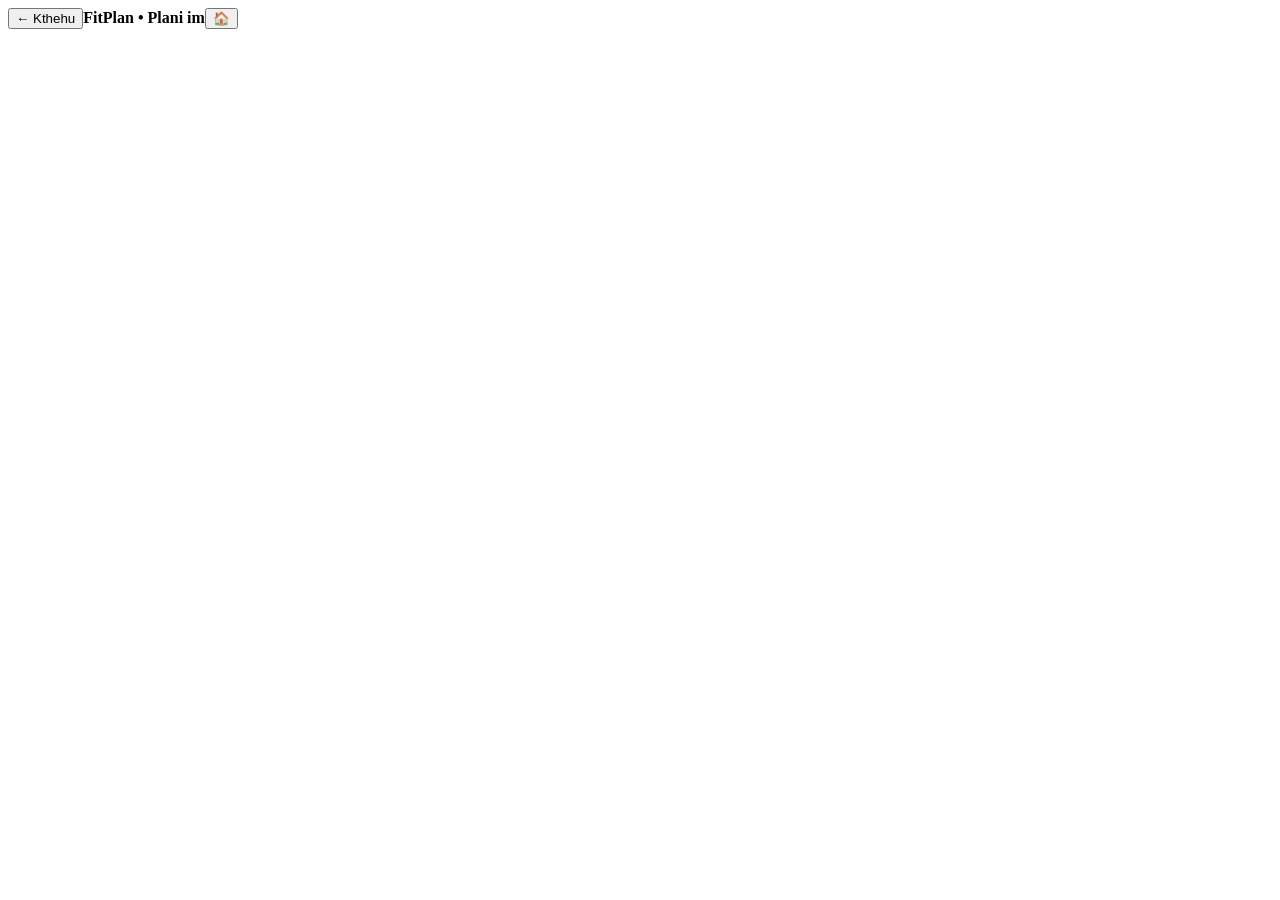
==== index.html @ ebec7e07 "Initialize FitPlan PWA shell" ====
<!doctype html>
<html lang="sq">
<head>
<meta charset="utf-8"><meta name="viewport" content="width=device-width,initial-scale=1,viewport-fit=cover">
<meta name="theme-color" content="#07111f"><meta name="apple-mobile-web-app-capable" content="yes">
<title>FitPlan – Plani im</title><link rel="manifest" href="manifest.webmanifest"><link rel="stylesheet" href="assets/app.css">
</head><body>
<header class="top"><button id="backBtn">← Kthehu</button><b>FitPlan • Plani im</b><button id="homeBtn">🏠</button></header>
<main id="app"></main>
<nav id="menu" class="menu"></nav>
<script src="assets/app.js"></script>
<script>if("serviceWorker"in navigator)addEventListener("load",()=>navigator.serviceWorker.register("./sw.js"));</script>
</body></html>
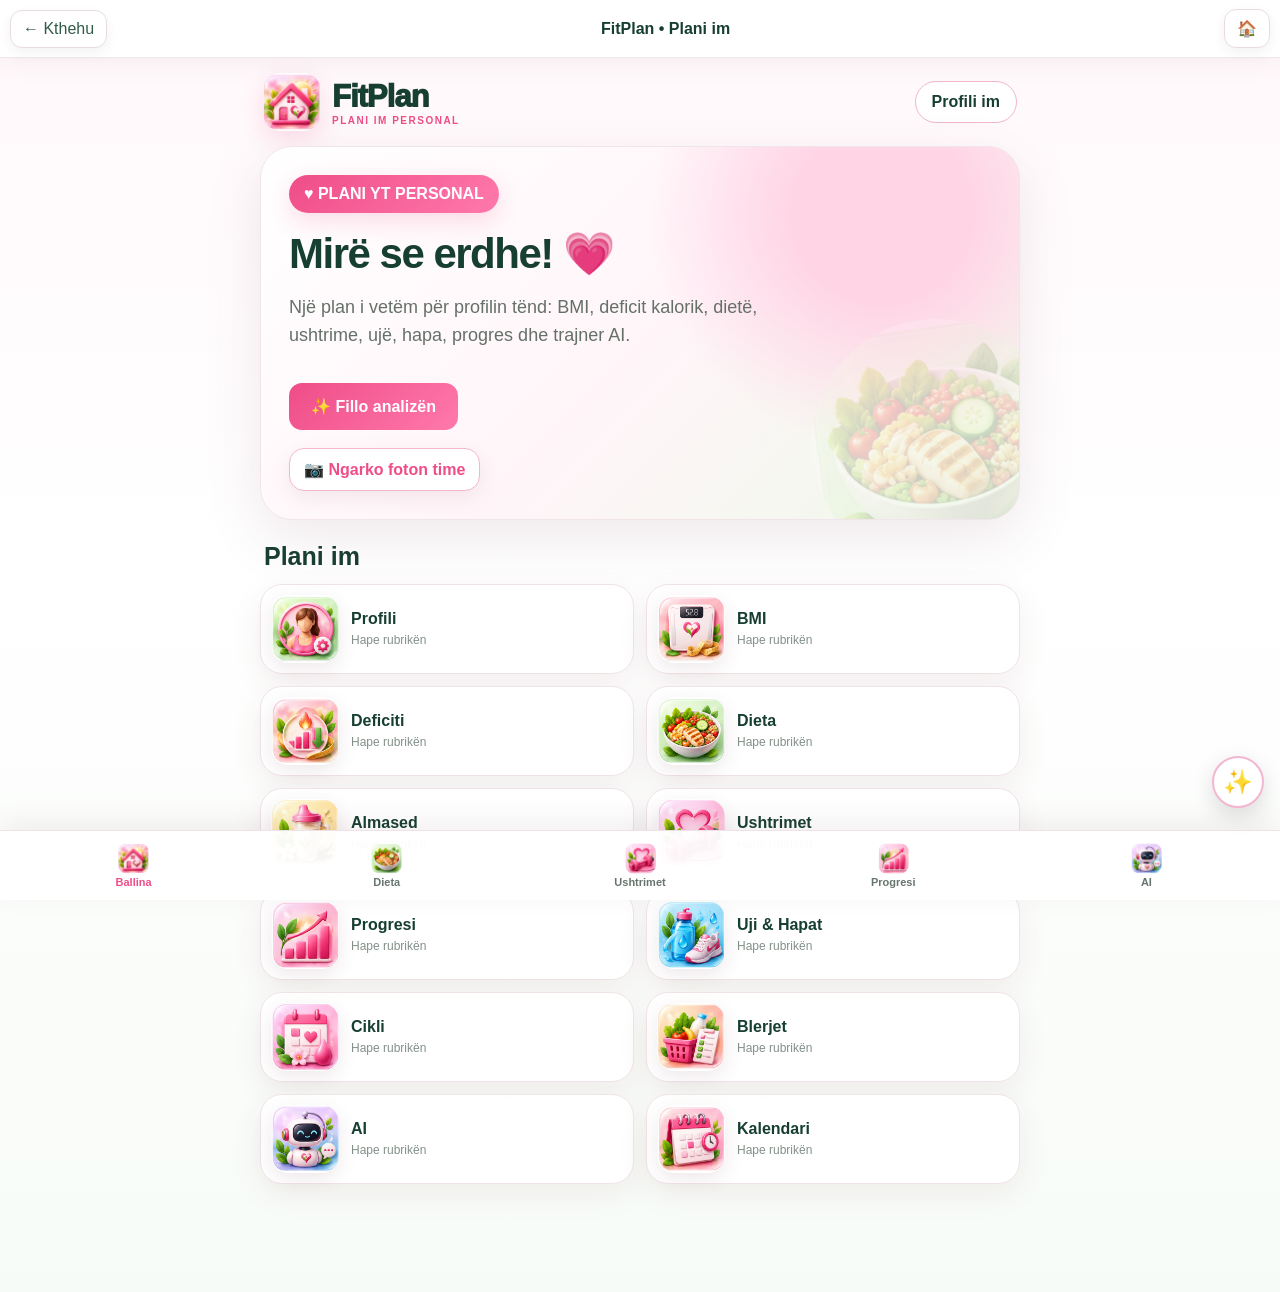
==== commit f75b1323: "Link isolated Premium workspace without modifying FitPlan app logic" ====
--- a/index.html
+++ b/index.html
@@ -4,9 +4,9 @@
 <meta charset="utf-8"><meta name="viewport" content="width=device-width,initial-scale=1,viewport-fit=cover">
 <meta name="theme-color" content="#07111f"><meta name="apple-mobile-web-app-capable" content="yes">
 <title>FitPlan – Plani im</title><link rel="manifest" href="manifest.webmanifest"><link rel="stylesheet" href="assets/app.css">
-</head><body>
+<style>#premiumFloat{position:fixed;right:16px;bottom:92px;z-index:50;width:52px;height:52px;border-radius:50%;display:grid;place-items:center;text-decoration:none;background:#fff;border:2px solid #f3b6d1;box-shadow:0 8px 22px #0002;font-size:24px}</style></head><body>
 <header class="top"><button id="backBtn">← Kthehu</button><b>FitPlan • Plani im</b><button id="homeBtn">🏠</button></header>
-<main id="app"></main>
+<main id="app"></main><a href="premium.html" id="premiumFloat" aria-label="FitPlan Premium">✨</a>
 <nav id="menu" class="menu"></nav>
 <script src="assets/app.js"></script>
 <script>if("serviceWorker"in navigator)addEventListener("load",()=>navigator.serviceWorker.register("./sw.js"));</script>
--- a/assets/app.css
+++ b/assets/app.css
@@ -0,0 +1,65 @@
+:root{--bg:#07111f;--card:#10233f;--text:#f7fbff;--muted:#b8c7d9;--a:#2dd4bf;--b:#38bdf8;--line:#ffffff20}
+*{box-sizing:border-box}html,body{margin:0;min-height:100%;font-family:Arial,sans-serif;background:linear-gradient(145deg,#07111f,#10233f);color:var(--text)}
+body{padding:calc(64px + env(safe-area-inset-top)) 12px calc(86px + env(safe-area-inset-bottom))}
+.top{position:fixed;z-index:20;top:0;left:0;right:0;height:calc(58px + env(safe-area-inset-top));padding-top:env(safe-area-inset-top);display:flex;align-items:center;justify-content:space-between;background:#07111fee;border-bottom:1px solid var(--line);backdrop-filter:blur(14px)}
+.top button{margin:0 10px;border:1px solid var(--line);background:#ffffff12;color:white;border-radius:12px;padding:9px 12px}
+#app{max-width:980px;margin:auto}.hero,.card{background:#ffffff0d;border:1px solid var(--line);border-radius:22px;padding:16px;margin:10px 0;box-shadow:0 18px 45px #0005}.hero{background:linear-gradient(135deg,#2dd4bf24,#38bdf822)}
+.grid{display:grid;grid-template-columns:repeat(2,1fr);gap:10px}.tile{border:1px solid var(--line);background:#ffffff0c;color:white;border-radius:18px;padding:16px;text-align:left;min-height:92px}.tile b{display:block;font-size:16px;margin:7px 0}.muted{color:var(--muted);font-size:13px;line-height:1.45}
+input,select,textarea,button{font:inherit}input,select,textarea{width:100%;padding:12px;margin:5px 0 10px;border-radius:12px;border:1px solid var(--line);background:#081728;color:white;font-size:16px}.primary{border:0;border-radius:13px;padding:12px 15px;font-weight:800;background:linear-gradient(135deg,var(--a),var(--b));color:#05212a}.secondary{border:1px solid var(--line);border-radius:13px;padding:11px 14px;background:#ffffff10;color:white}.row{display:flex;gap:9px;flex-wrap:wrap}.check{display:flex;gap:10px;align-items:center;padding:12px;border-bottom:1px solid var(--line)}.check input{width:auto;margin:0}.menu{position:fixed;bottom:0;left:0;right:0;display:flex;overflow:auto;background:#07111ff2;border-top:1px solid var(--line);padding:8px 7px calc(8px + env(safe-area-inset-bottom));z-index:20}.menu button{flex:0 0 auto;border:0;background:transparent;color:#c8d5e5;padding:8px 12px}.menu button.active{color:#2dd4bf}.badge{display:inline-block;border-radius:999px;background:#2dd4bf20;border:1px solid #2dd4bf55;padding:5px 9px;color:#99f6e4}.stat{font-size:25px;font-weight:900}.warn{background:#f59e0b18;border:1px solid #f59e0b55;border-radius:14px;padding:12px;color:#fde68a}
+@media(max-width:620px){.grid{grid-template-columns:1fr}.tile{min-height:78px}}
+.fit-img{width:100%;aspect-ratio:4/3;object-fit:cover;border-radius:16px;display:block;background:#081728}.exercise h3{margin:10px 0 5px}.videoBtn{display:inline-block;text-decoration:none;margin-top:4px}
+
+/* Premium FitPlan home */
+body{background:linear-gradient(180deg,#fff8fb 0,#fff 42%,#f7fbf7 100%);color:#173f31}
+.top{background:rgba(255,255,255,.94);border-bottom:1px solid #f0e5e9;color:#173f31;box-shadow:0 5px 24px #7b405312}
+.top button{background:#fff;color:#315b49;border:1px solid #e7dce1;box-shadow:0 4px 12px #57344610}
+.homeHero{max-width:760px;margin:0 auto}
+.brandRow{display:flex;align-items:center;gap:11px;padding:9px 3px 15px}
+.brandLogo{width:58px;height:58px;border-radius:18px;object-fit:cover;box-shadow:0 8px 24px #ef5a9130}
+.brandName{font-size:31px;font-weight:950;letter-spacing:-1px}.brandName::first-letter{color:#173f31}
+.brandSub{font-size:10px;font-weight:900;letter-spacing:1.5px;color:#e94d88}
+.profilePill{margin-left:auto;border:1.5px solid #9bc884;background:#fff;color:#416c35;border-radius:999px;padding:11px 16px;font-weight:900}
+.welcomeCard{position:relative;min-height:360px;border-radius:32px;padding:28px;overflow:hidden;background:radial-gradient(circle at 82% 18%,#ffd5e6 0 13%,transparent 34%),linear-gradient(135deg,#fff 0,#fff5f9 52%,#eef9e9 100%);box-shadow:0 18px 55px #7e536020;border:1px solid #f1e5e9}
+.welcomeCard:after{content:"";position:absolute;right:-42px;bottom:-50px;width:250px;height:250px;background:url("../images/dieta.png") center/cover;border-radius:50%;opacity:.18;transform:rotate(-8deg)}
+.welcomeText{position:relative;z-index:1;max-width:560px}.welcomeText h1{font-size:42px;line-height:1.02;margin:20px 0 13px;letter-spacing:-1.5px}.welcomeText p{font-size:18px;line-height:1.55;color:#657069;max-width:520px}
+.pinkTag{display:inline-block;background:linear-gradient(135deg,#f04b86,#ff6ba3);color:#fff;border-radius:999px;padding:10px 15px;font-weight:900;box-shadow:0 8px 24px #ed4c8430}
+.quickStats{display:flex;gap:9px;flex-wrap:wrap;margin-top:20px}.quickStats span{background:#fff;border:1px solid #f0e2e7;padding:10px 14px;border-radius:15px;box-shadow:0 7px 20px #6f485010}
+.startBtn{margin-top:15px;background:linear-gradient(135deg,#ef4d88,#ff70a7);color:#fff;padding:14px 22px}
+.premiumSection{max-width:760px;margin:22px auto}.premiumSection h2{font-size:25px;margin:8px 4px 13px}
+.premiumGrid{display:grid;grid-template-columns:repeat(2,minmax(0,1fr));gap:12px}
+.premiumTile{display:flex;align-items:center;gap:12px;text-align:left;border:1px solid #f0e3e8;background:rgba(255,255,255,.95);color:#173f31;border-radius:22px;padding:10px;box-shadow:0 10px 30px #7a465014;min-height:90px;transition:.18s transform,.18s box-shadow}
+.premiumTile:active{transform:scale(.975)}.premiumTile img{width:68px;height:68px;object-fit:cover;border-radius:18px;box-shadow:0 6px 18px #7e4e5a20}.premiumTile b{display:block;font-size:16px}.premiumTile span{display:block;color:#839088;font-size:12px;margin-top:5px}
+.menu{justify-content:space-around;overflow:visible;background:rgba(255,255,255,.96);border-top:1px solid #eee2e6;box-shadow:0 -8px 28px #63404b15}
+.menu button{flex:1;min-width:0;color:#68756e;padding:4px 2px;font-size:11px;font-weight:800;display:flex;flex-direction:column;align-items:center;gap:2px}
+.menu button img{width:31px;height:31px;border-radius:9px;object-fit:cover}.menu button.active{color:#e64d86}
+.card,.hero{color:#f7fbff}
+@media(max-width:620px){.welcomeCard{min-height:330px;padding:23px 20px}.welcomeText h1{font-size:35px}.welcomeText p{font-size:16px}.premiumGrid{grid-template-columns:1fr 1fr}.premiumTile{display:block;text-align:center}.premiumTile img{width:76px;height:76px;margin-bottom:7px}.brandName{font-size:27px}.brandLogo{width:52px;height:52px}}
+@media(max-width:390px){.premiumGrid{gap:8px}.premiumTile{padding:8px}.premiumTile img{width:68px;height:68px}.profilePill{padding:9px 11px}}
+
+.welcomeCard.hasPersonalPhoto{background-size:cover!important;background-position:center!important;background-repeat:no-repeat!important}
+.welcomeCard.hasPersonalPhoto:after{display:none}
+.photoActions{display:flex;gap:8px;align-items:center;flex-wrap:wrap;margin-top:18px}
+.photoUpload{display:inline-flex;align-items:center;justify-content:center;cursor:pointer;background:#fff;color:#d9437c;border:1px solid #f2b6cd;border-radius:15px;padding:11px 14px;font-weight:900;box-shadow:0 7px 20px #8b405318}
+.photoRemove{background:#fff;border:1px solid #eadde2;color:#6e7772;border-radius:15px;padding:11px 14px;font-weight:800}
+
+/* Gender-aware premium theme + profile contrast */
+:root{--accent:#ef4d88;--accent2:#ff79ab;--soft:#fff1f7;--ink:#173f31;--ring:#f2b6cd}
+html[data-theme="male"]{--accent:#2477e8;--accent2:#54b7ff;--soft:#edf7ff;--ink:#103d62;--ring:#9bd1ff}
+html[data-theme="female"]{--accent:#ef4d88;--accent2:#ff79ab;--soft:#fff1f7;--ink:#173f31;--ring:#f2b6cd}
+body{color:var(--ink)}
+.hero{background:linear-gradient(135deg,var(--accent),var(--accent2));color:#fff!important;border:0;box-shadow:0 18px 42px color-mix(in srgb,var(--accent) 25%,transparent)}
+.hero h1,.hero .muted{color:#fff!important;text-shadow:0 1px 2px #0002}
+.card{background:#fff!important;color:#173b31!important;border:1px solid #e7eaeb!important;box-shadow:0 12px 34px #29435a14}
+.card label{display:block;color:#27483c!important;font-weight:850;margin:12px 0 7px}
+.card input,.card select,.card textarea{background:#f8fbfd!important;color:#102b3a!important;border:1.5px solid #cbd8df!important;box-shadow:inset 0 1px 2px #00000008}
+.card input:focus,.card select:focus,.card textarea:focus{outline:none!important;border-color:var(--accent)!important;box-shadow:0 0 0 4px color-mix(in srgb,var(--accent) 16%,transparent)!important}
+.card .muted{color:#687b73!important}
+.primary,.pinkTag,.startBtn{background:linear-gradient(135deg,var(--accent),var(--accent2))!important;color:#fff!important}
+.brandSub,.menu button.active,.photoUpload{color:var(--accent)!important}
+.profilePill{border-color:var(--ring)!important;color:var(--ink)!important}
+html[data-theme="male"] body{background:linear-gradient(180deg,#f3f9ff 0,#fff 42%,#eef7ff 100%)}
+html[data-theme="male"] .brandRow{background:linear-gradient(90deg,#fff,#f1f8ff)}
+html[data-theme="male"] .welcomeCard{background:radial-gradient(circle at 82% 18%,#d8efff 0 13%,transparent 34%),linear-gradient(135deg,#fff 0,#f3f9ff 52%,#eaf5ff 100%)}
+html[data-theme="male"] .pinkTag{box-shadow:0 8px 24px #2477e835}
+html[data-theme="male"] .menu{border-top-color:#dcecff}
+html[data-theme="male"] .premiumTile{border-color:#dcecf8}
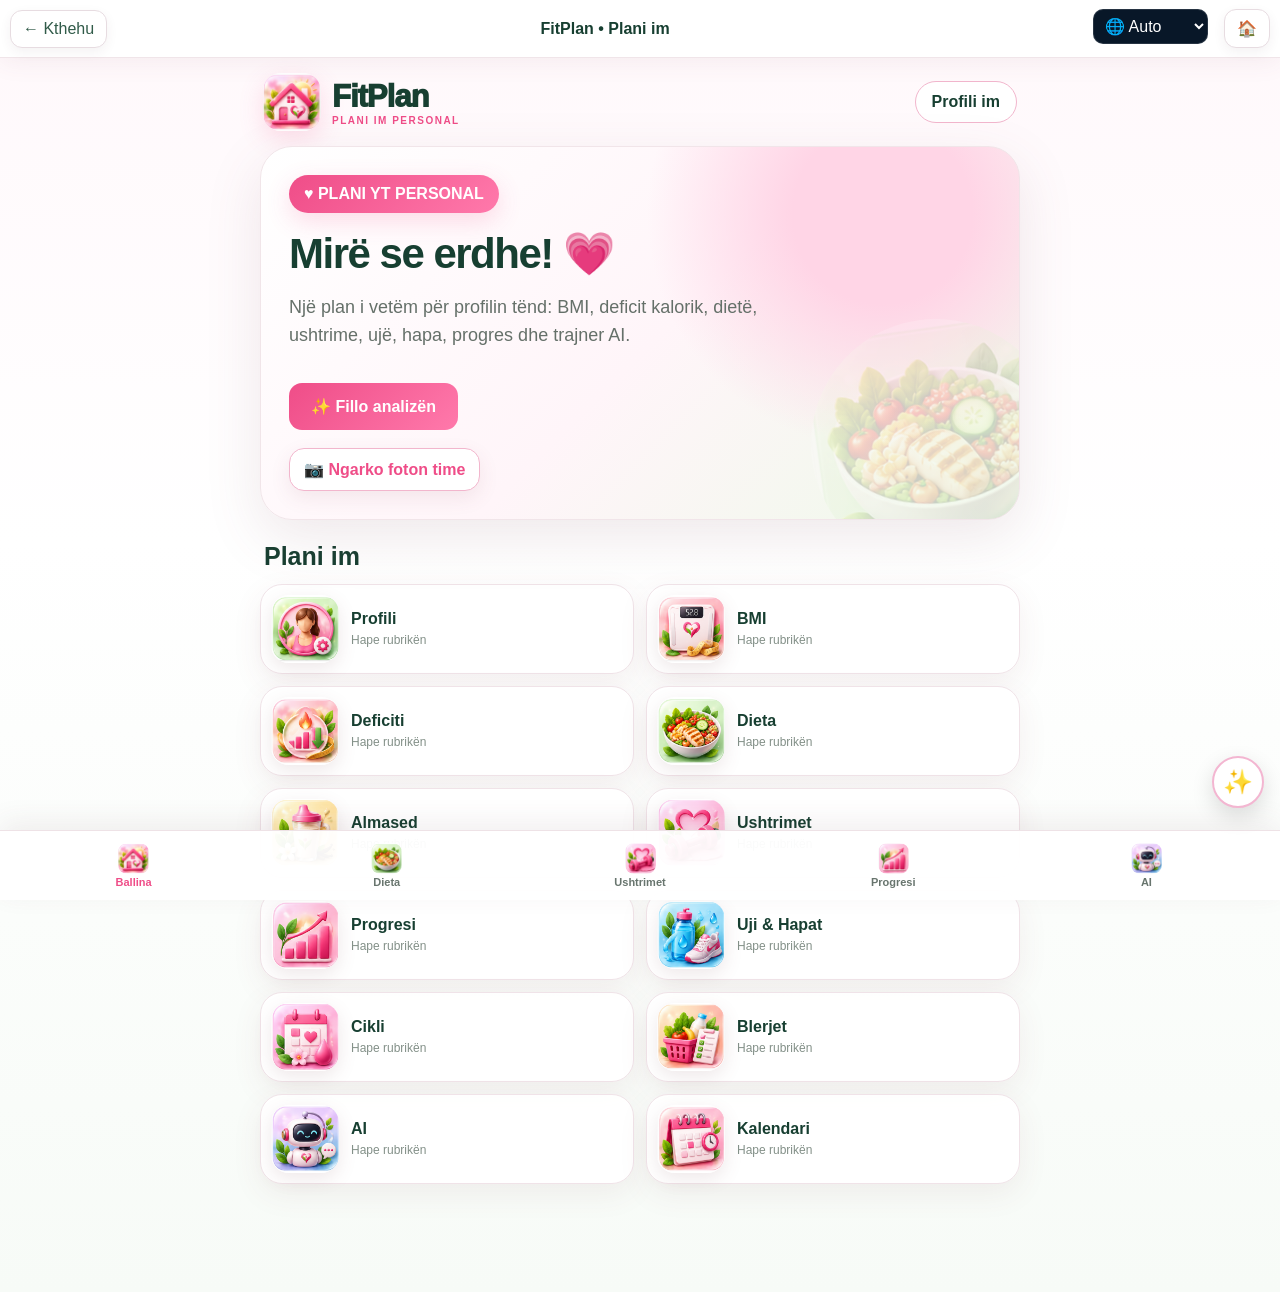
==== commit 59c817dc: "Add app-wide language selector and language engine hook" ====
--- a/index.html
+++ b/index.html
@@ -5,9 +5,9 @@
 <meta name="theme-color" content="#07111f"><meta name="apple-mobile-web-app-capable" content="yes">
 <title>FitPlan – Plani im</title><link rel="manifest" href="manifest.webmanifest"><link rel="stylesheet" href="assets/app.css">
 <style>#premiumFloat{position:fixed;right:16px;bottom:92px;z-index:50;width:52px;height:52px;border-radius:50%;display:grid;place-items:center;text-decoration:none;background:#fff;border:2px solid #f3b6d1;box-shadow:0 8px 22px #0002;font-size:24px}</style></head><body>
-<header class="top"><button id="backBtn">← Kthehu</button><b>FitPlan • Plani im</b><button id="homeBtn">🏠</button></header>
+<header class="top"><button id="backBtn">← Kthehu</button><b>FitPlan • Plani im</b><span style="display:flex;gap:6px;align-items:center"><select id="fitplanLang" aria-label="Language" style="max-width:115px;padding:7px;border-radius:10px"><option value="auto">🌐 Auto</option><option value="sq">🇦🇱 Shqip</option><option value="de">🇩🇪 Deutsch</option><option value="en">🇬🇧 English</option><option value="it">🇮🇹 Italiano</option><option value="tr">🇹🇷 Türkçe</option><option value="bs">🇧🇦 Bosanski</option><option value="ar">🇸🇦 العربية</option></select><button id="homeBtn">🏠</button></span></header>
 <main id="app"></main><a href="premium.html" id="premiumFloat" aria-label="FitPlan Premium">✨</a>
 <nav id="menu" class="menu"></nav>
-<script src="assets/app.js"></script>
+<script src="assets/i18n.js"></script><script src="assets/app.js"></script>
 <script>if("serviceWorker"in navigator)addEventListener("load",()=>navigator.serviceWorker.register("./sw.js"));</script>
 </body></html>
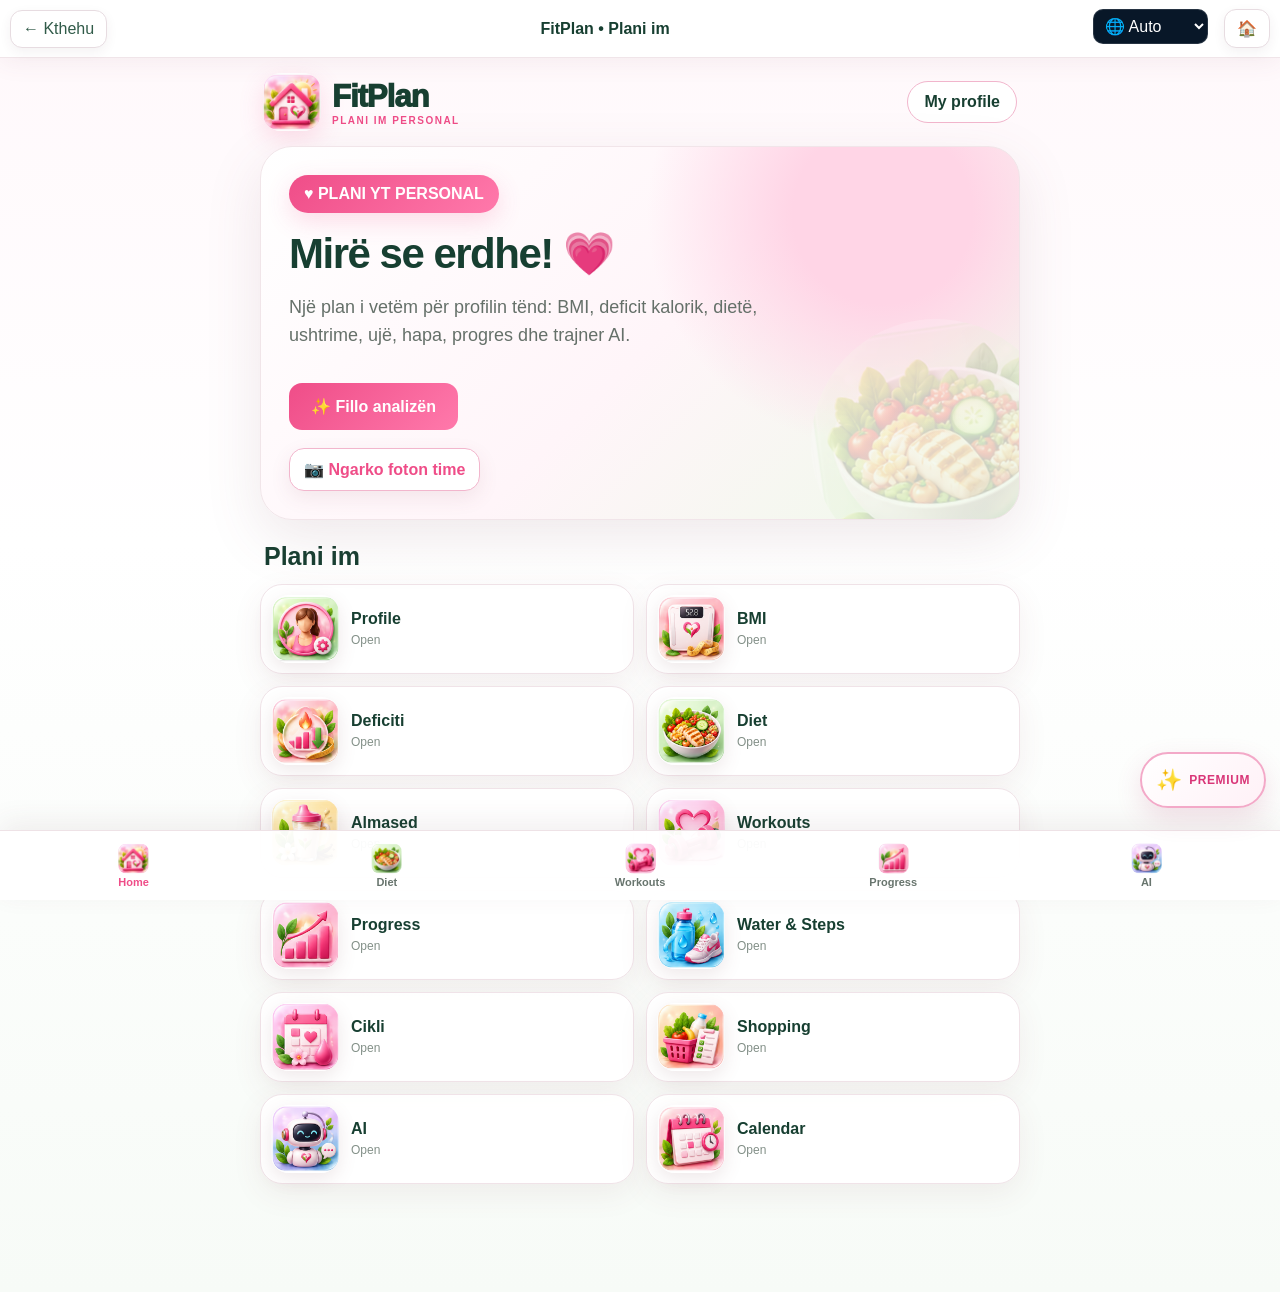
==== commit a59cb900: "Make Premium entry clearly visible on home screen" ====
--- a/index.html
+++ b/index.html
@@ -4,9 +4,9 @@
 <meta charset="utf-8"><meta name="viewport" content="width=device-width,initial-scale=1,viewport-fit=cover">
 <meta name="theme-color" content="#07111f"><meta name="apple-mobile-web-app-capable" content="yes">
 <title>FitPlan – Plani im</title><link rel="manifest" href="manifest.webmanifest"><link rel="stylesheet" href="assets/app.css">
-<style>#premiumFloat{position:fixed;right:16px;bottom:92px;z-index:50;width:52px;height:52px;border-radius:50%;display:grid;place-items:center;text-decoration:none;background:#fff;border:2px solid #f3b6d1;box-shadow:0 8px 22px #0002;font-size:24px}</style></head><body>
+<style>#premiumFloat{position:fixed;right:14px;bottom:92px;z-index:50;min-width:112px;height:56px;border-radius:999px;display:flex;align-items:center;justify-content:center;gap:7px;padding:0 14px;text-decoration:none;background:linear-gradient(135deg,#fff,#fff1f7);color:#d93678;border:2px solid #f3a9c8;box-shadow:0 10px 26px #b93d7028;font-size:21px}#premiumFloat b{font-size:12px;letter-spacing:.6px}</style></head><body>
 <header class="top"><button id="backBtn">← Kthehu</button><b>FitPlan • Plani im</b><span style="display:flex;gap:6px;align-items:center"><select id="fitplanLang" aria-label="Language" style="max-width:115px;padding:7px;border-radius:10px"><option value="auto">🌐 Auto</option><option value="sq">🇦🇱 Shqip</option><option value="de">🇩🇪 Deutsch</option><option value="en">🇬🇧 English</option><option value="it">🇮🇹 Italiano</option><option value="tr">🇹🇷 Türkçe</option><option value="bs">🇧🇦 Bosanski</option><option value="ar">🇸🇦 العربية</option></select><button id="homeBtn">🏠</button></span></header>
-<main id="app"></main><a href="premium.html" id="premiumFloat" aria-label="FitPlan Premium">✨</a>
+<main id="app"></main><a href="premium.html" id="premiumFloat" aria-label="FitPlan Premium"><span>✨</span><b>PREMIUM</b></a>
 <nav id="menu" class="menu"></nav>
 <script src="assets/i18n.js"></script><script src="assets/app.js"></script>
 <script>if("serviceWorker"in navigator)addEventListener("load",()=>navigator.serviceWorker.register("./sw.js"));</script>
--- a/assets/app.css
+++ b/assets/app.css
@@ -63,3 +63,22 @@
 html[data-theme="male"] .pinkTag{box-shadow:0 8px 24px #2477e835}
 html[data-theme="male"] .menu{border-top-color:#dcecff}
 html[data-theme="male"] .premiumTile{border-color:#dcecf8}
+
+/* Workout motion + stronger gender identity */
+.exercise{position:relative;overflow:hidden}
+.exercise .fit-img{transition:transform .35s ease;animation:fitPulse 3.2s ease-in-out infinite}
+.exercise:active .fit-img{transform:scale(1.025)}
+@keyframes fitPulse{0%,100%{transform:scale(1)}50%{transform:scale(1.018)}}
+html[data-theme="male"] .exercise{border-top:4px solid #2477e8!important}
+html[data-theme="female"] .exercise{border-top:4px solid #ef4d88!important}
+html[data-theme="male"] .badge{background:#2477e818;border-color:#2477e855;color:#145fae}
+html[data-theme="female"] .badge{background:#ef4d8818;border-color:#ef4d8855;color:#bd356a}
+
+.exerciseGuide{margin:10px 0;padding:10px;border-radius:14px;background:color-mix(in srgb,var(--accent) 7%,white);border:1px solid color-mix(in srgb,var(--accent) 24%,#ddd)}
+.exerciseGuide summary{cursor:pointer;font-weight:900;color:var(--accent)}
+.exerciseGuide ol{padding-left:22px;line-height:1.55;color:#385047}
+.motionCue{display:flex;align-items:center;justify-content:center;gap:8px;margin-top:10px}
+.motionCue span{display:grid;place-items:center;width:34px;height:34px;border-radius:50%;background:var(--accent);color:#fff;font-weight:900;animation:stepGlow 2.4s infinite}
+.motionCue span:nth-of-type(2){animation-delay:.4s}.motionCue span:nth-of-type(3){animation-delay:.8s}.motionCue span:nth-of-type(4){animation-delay:1.2s}
+.motionCue i{font-style:normal;color:var(--accent);font-weight:900}
+@keyframes stepGlow{0%,65%,100%{transform:scale(1);opacity:.55}15%{transform:scale(1.18);opacity:1}}
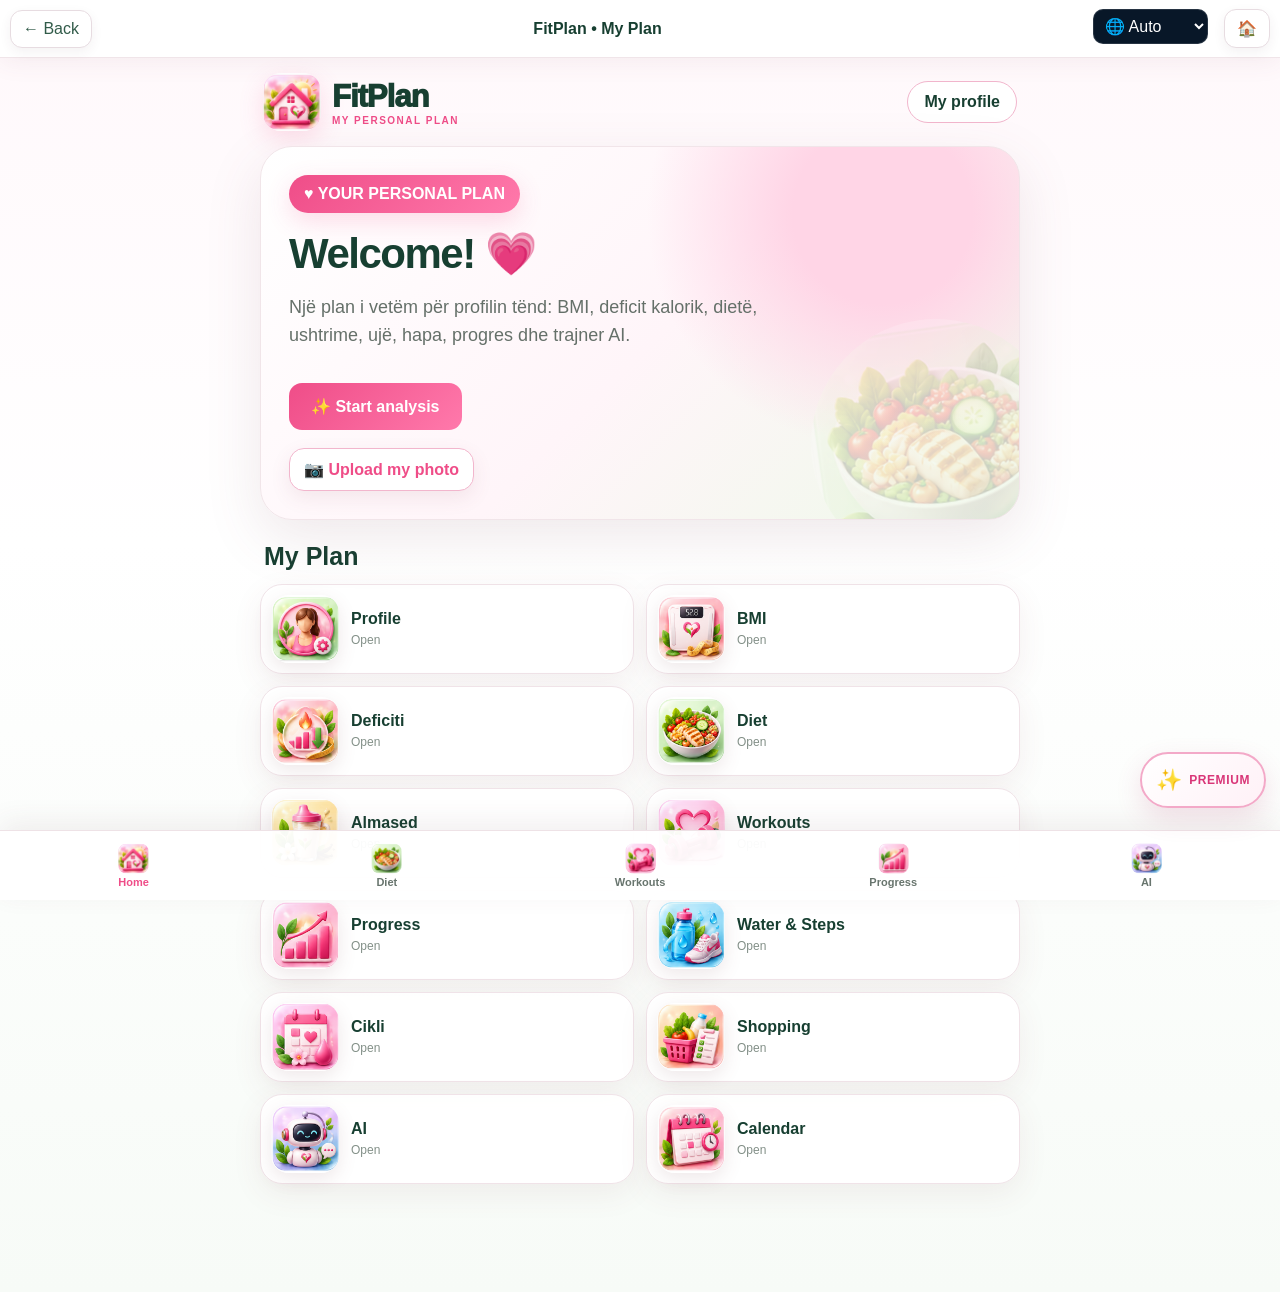
==== commit 10c5d344: "Load FitPlan image and AI hotfix in main app" ====
--- a/index.html
+++ b/index.html
@@ -2,12 +2,12 @@
 <html lang="sq">
 <head>
 <meta charset="utf-8"><meta name="viewport" content="width=device-width,initial-scale=1,viewport-fit=cover">
-<meta name="theme-color" content="#07111f"><meta name="apple-mobile-web-app-capable" content="yes">
+<meta name="theme-color" content="#07111f"><meta name="apple-mobile-web-app-capable" content="yes"><meta name="apple-mobile-web-app-status-bar-style" content="default">
 <title>FitPlan – Plani im</title><link rel="manifest" href="manifest.webmanifest"><link rel="stylesheet" href="assets/app.css">
 <style>#premiumFloat{position:fixed;right:14px;bottom:92px;z-index:50;min-width:112px;height:56px;border-radius:999px;display:flex;align-items:center;justify-content:center;gap:7px;padding:0 14px;text-decoration:none;background:linear-gradient(135deg,#fff,#fff1f7);color:#d93678;border:2px solid #f3a9c8;box-shadow:0 10px 26px #b93d7028;font-size:21px}#premiumFloat b{font-size:12px;letter-spacing:.6px}</style></head><body>
 <header class="top"><button id="backBtn">← Kthehu</button><b>FitPlan • Plani im</b><span style="display:flex;gap:6px;align-items:center"><select id="fitplanLang" aria-label="Language" style="max-width:115px;padding:7px;border-radius:10px"><option value="auto">🌐 Auto</option><option value="sq">🇦🇱 Shqip</option><option value="de">🇩🇪 Deutsch</option><option value="en">🇬🇧 English</option><option value="it">🇮🇹 Italiano</option><option value="tr">🇹🇷 Türkçe</option><option value="bs">🇧🇦 Bosanski</option><option value="ar">🇸🇦 العربية</option></select><button id="homeBtn">🏠</button></span></header>
 <main id="app"></main><a href="premium.html" id="premiumFloat" aria-label="FitPlan Premium"><span>✨</span><b>PREMIUM</b></a>
 <nav id="menu" class="menu"></nav>
-<script src="assets/i18n.js"></script><script src="assets/app.js"></script>
+<script src="assets/i18n.js"></script><script src="assets/app.js"></script><script src="assets/fitplan-hotfix.js"></script>
 <script>if("serviceWorker"in navigator)addEventListener("load",()=>navigator.serviceWorker.register("./sw.js"));</script>
 </body></html>
